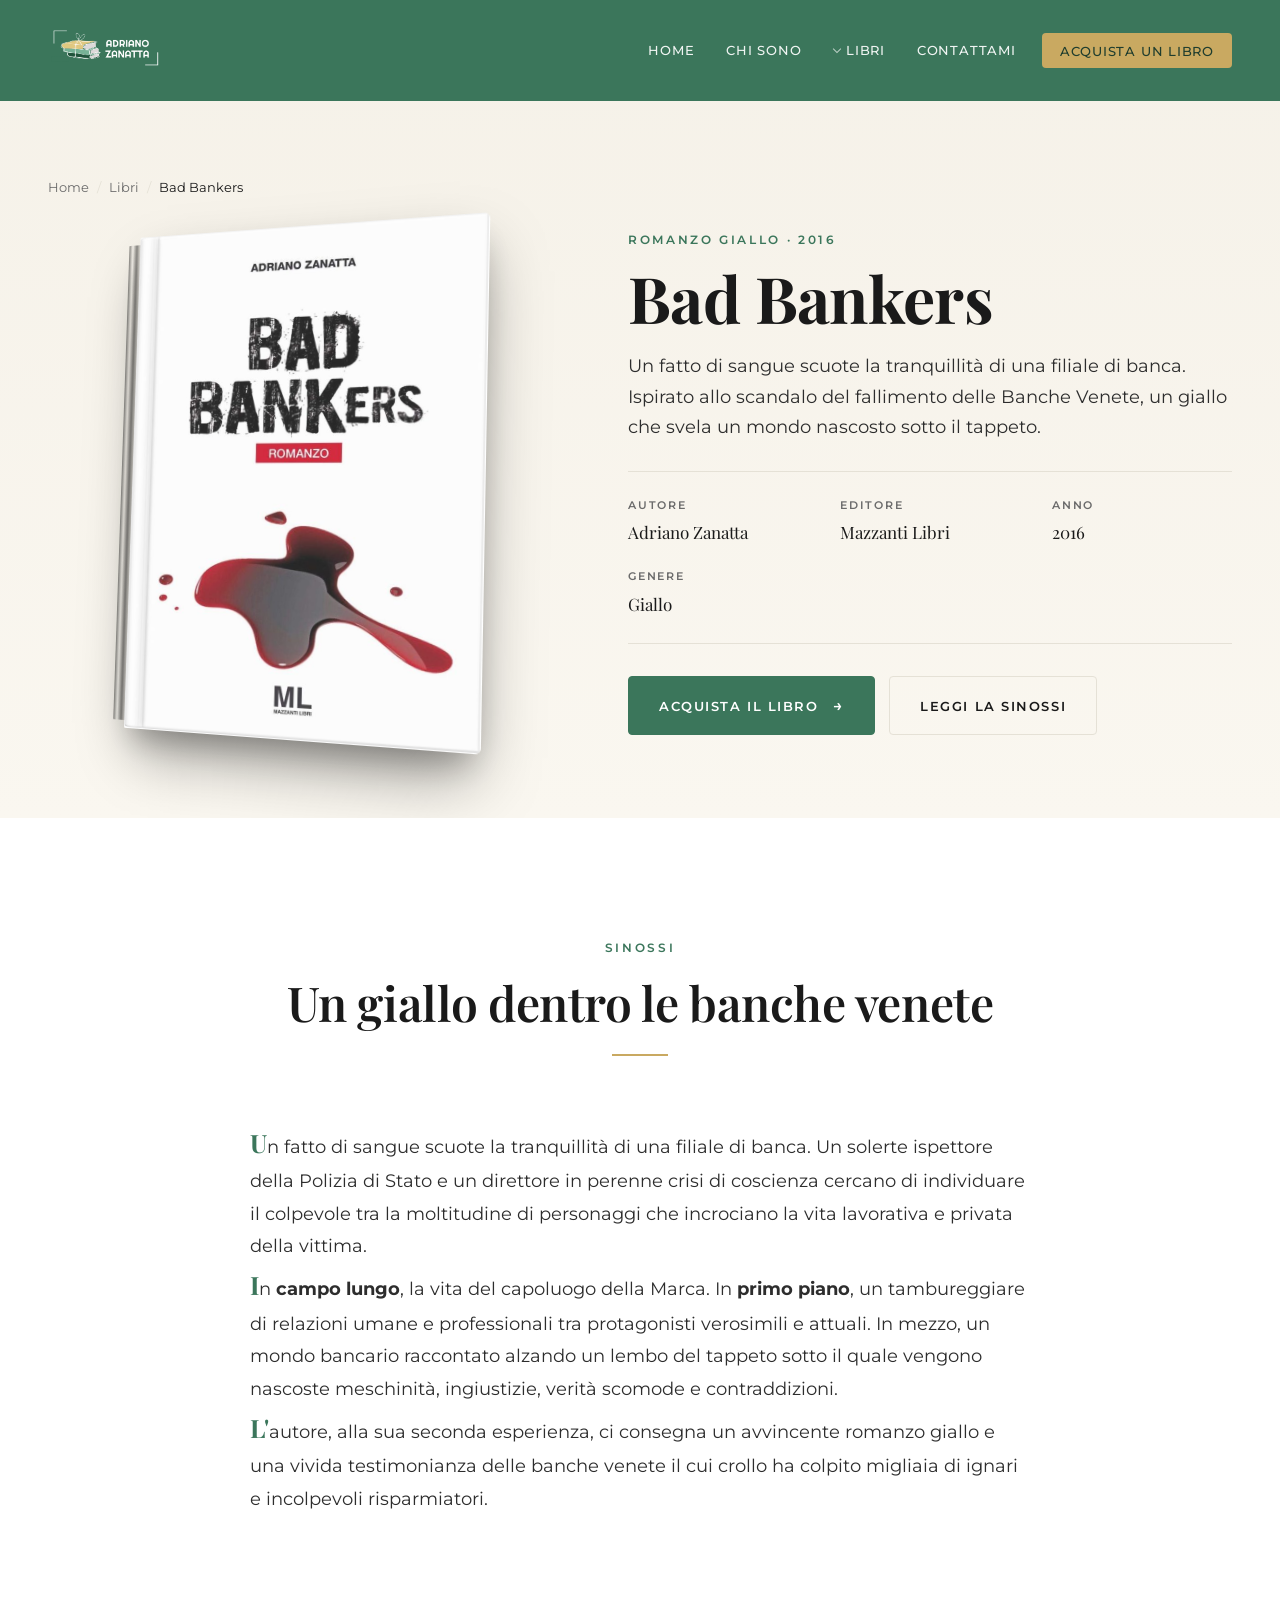
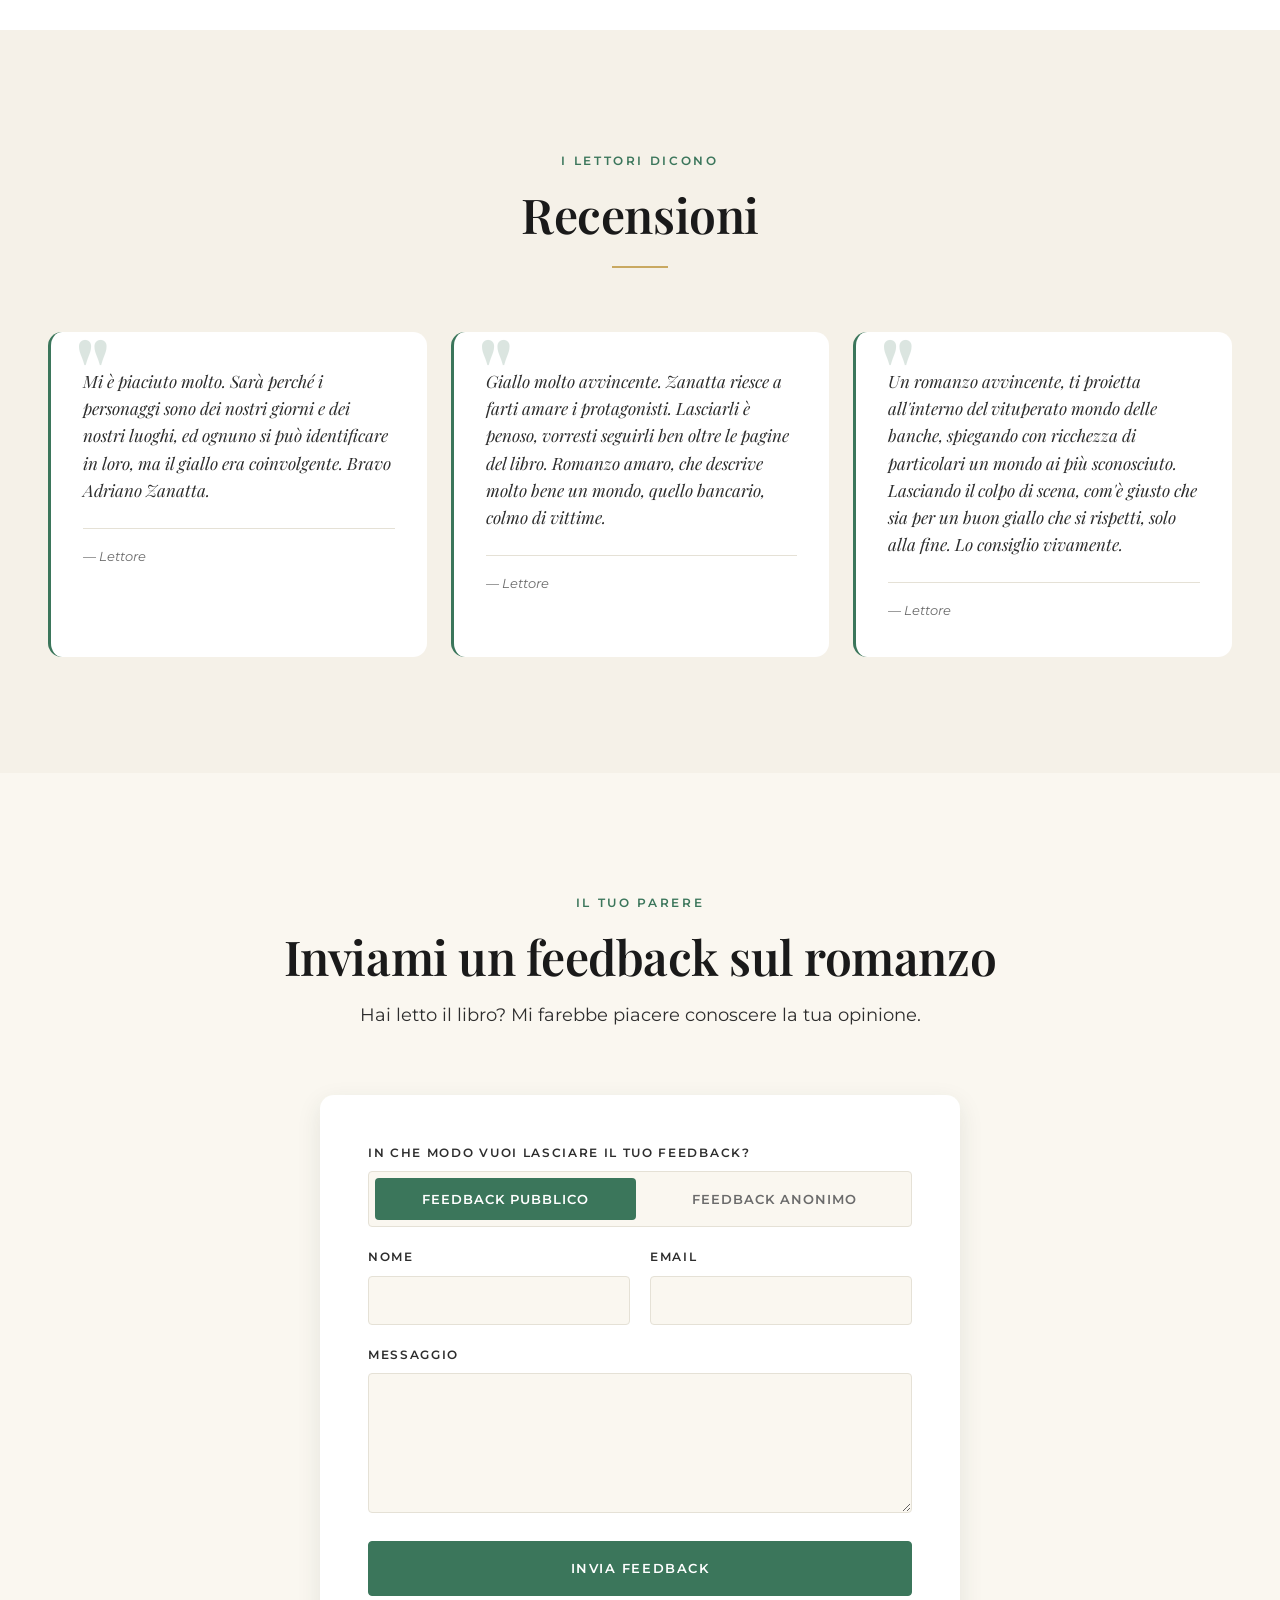
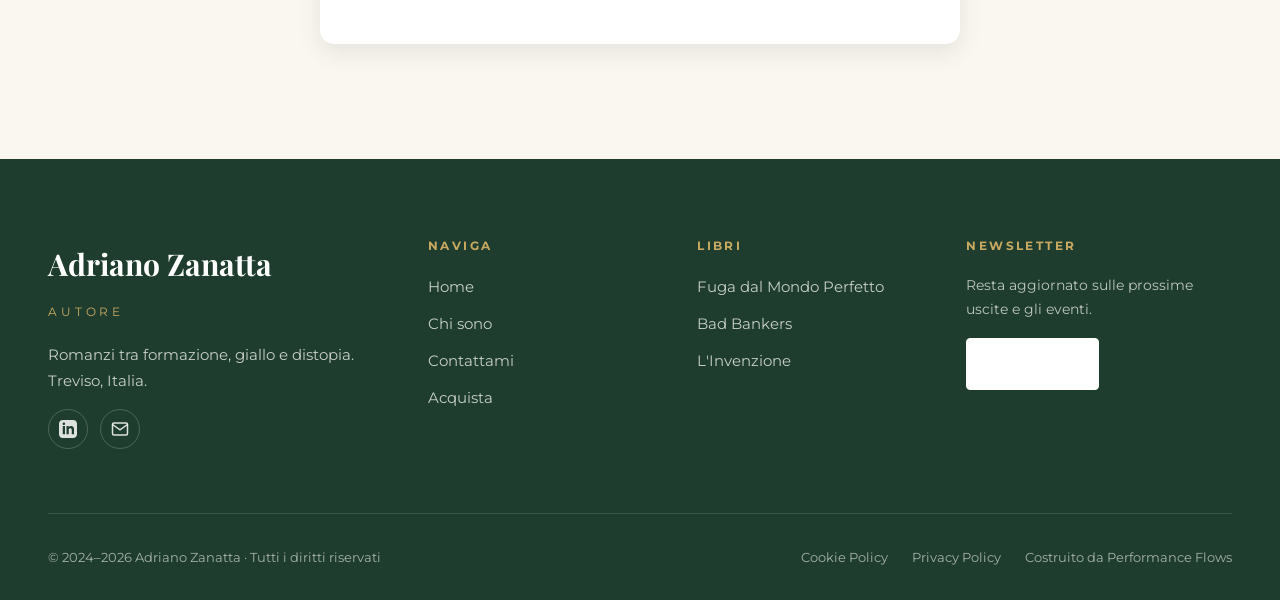
==== bad-bankers.html @ d4880a23 "set-up" ====
<!DOCTYPE html>
<html lang="it">
<head>
<meta charset="UTF-8">
<meta name="viewport" content="width=device-width, initial-scale=1.0">
<title>Bad Bankers — Adriano Zanatta</title>
<meta name="description" content="Bad Bankers, romanzo giallo di Adriano Zanatta ispirato allo scandalo delle Banche Venete. Mazzanti Libri, 2016.">
<meta name="theme-color" content="#3B765B">
<link rel="preconnect" href="https://fonts.googleapis.com">
<link rel="preconnect" href="https://fonts.gstatic.com" crossorigin>
<link href="https://fonts.googleapis.com/css2?family=Montserrat:wght@300;400;500;600;700&family=Playfair+Display:ital,wght@0,400;0,500;0,600;0,700;1,400;1,500;1,600&display=swap" rel="stylesheet">
<link rel="stylesheet" href="assets/css/styles.css">
<link rel="icon" type="image/png" href="assets/images/logo.png">
</head>
<body>

<a href="#main" class="skip-link">Vai al contenuto</a>

<header class="site-header">
  <nav class="nav" aria-label="Principale">
    <a href="index.html" class="brand" aria-label="Adriano Zanatta — Home">
      <img src="assets/images/logo.png" alt="Adriano Zanatta">
    </a>
    <button class="burger" aria-label="Apri menu" aria-expanded="false">
      <span></span><span></span><span></span>
    </button>
    <ul class="nav-links">
      <li><a href="index.html" data-page="index">Home</a></li>
      <li><a href="chi-sono.html" data-page="chi-sono">Chi Sono</a></li>
      <li class="has-dropdown">
        <a href="index.html#libri">Libri</a>
        <ul class="dropdown">
          <li><a href="fuga-dal-mondo-perfetto.html">Fuga dal Mondo Perfetto</a></li>
          <li><a href="bad-bankers.html">Bad Bankers</a></li>
          <li><a href="linvenzione.html">L'Invenzione</a></li>
        </ul>
      </li>
      <li><a href="contatti.html" data-page="contatti">Contattami</a></li>
      <li><a href="shop.html" class="nav-cta" data-page="shop">Acquista un libro</a></li>
    </ul>
  </nav>
</header>

<main id="main">

  <section class="book-detail-hero">
    <div class="container">
      <div class="crumbs">
        <span><a href="index.html">Home</a></span>
        <span><a href="index.html#libri">Libri</a></span>
        <span class="current">Bad Bankers</span>
      </div>

      <div class="book-detail-grid">
        <div class="book-detail-cover fade-up">
          <div class="book-3d">
            <img src="assets/images/badbankers-cover.jpg" alt="Copertina del romanzo Bad Bankers" loading="eager">
          </div>
        </div>

        <div class="book-detail-info fade-up">
          <span class="eyebrow">Romanzo giallo · 2016</span>
          <h1>Bad Bankers</h1>
          <p class="lead">
            Un fatto di sangue scuote la tranquillità di una filiale di banca.
            Ispirato allo scandalo del fallimento delle Banche Venete, un giallo
            che svela un mondo nascosto sotto il tappeto.
          </p>

          <dl class="book-detail-meta">
            <div>
              <dt>Autore</dt>
              <dd>Adriano Zanatta</dd>
            </div>
            <div>
              <dt>Editore</dt>
              <dd>Mazzanti Libri</dd>
            </div>
            <div>
              <dt>Anno</dt>
              <dd>2016</dd>
            </div>
            <div>
              <dt>Genere</dt>
              <dd>Giallo</dd>
            </div>
          </dl>

          <div class="hero-cta-row">
            <a href="shop.html" class="btn btn-primary btn-arrow">Acquista il libro</a>
            <a href="#sinossi" class="btn btn-ghost">Leggi la sinossi</a>
          </div>
        </div>
      </div>
    </div>
  </section>

  <section id="sinossi" class="book-synopsis section">
    <div class="container">
      <div class="section-head fade-up">
        <span class="eyebrow">Sinossi</span>
        <h2>Un giallo dentro le banche venete</h2>
        <div class="divider"></div>
      </div>

      <div class="book-synopsis-body fade-up">
        <p>
          Un fatto di sangue scuote la tranquillità di una filiale di banca.
          Un solerte ispettore della Polizia di Stato e un direttore in perenne
          crisi di coscienza cercano di individuare il colpevole tra la
          moltitudine di personaggi che incrociano la vita lavorativa e privata
          della vittima.
        </p>
        <p>
          In <strong>campo lungo</strong>, la vita del capoluogo della Marca.
          In <strong>primo piano</strong>, un tambureggiare di relazioni umane
          e professionali tra protagonisti verosimili e attuali. In mezzo, un
          mondo bancario raccontato alzando un lembo del tappeto sotto il quale
          vengono nascoste meschinità, ingiustizie, verità scomode e contraddizioni.
        </p>
        <p>
          L'autore, alla sua seconda esperienza, ci consegna un avvincente romanzo
          giallo e una vivida testimonianza delle banche venete il cui crollo ha
          colpito migliaia di ignari e incolpevoli risparmiatori.
        </p>
      </div>
    </div>
  </section>

  <section class="reviews section">
    <div class="container">
      <div class="section-head fade-up">
        <span class="eyebrow">I lettori dicono</span>
        <h2>Recensioni</h2>
        <div class="divider"></div>
      </div>

      <div class="reviews-track">
        <article class="review fade-up">
          <p>Mi è piaciuto molto. Sarà perché i personaggi sono dei nostri giorni e dei nostri luoghi, ed ognuno si può identificare in loro, ma il giallo era coinvolgente. Bravo Adriano Zanatta.</p>
          <div class="review-meta">
            <span class="review-author">— Lettore</span>
          </div>
        </article>

        <article class="review fade-up">
          <p>Giallo molto avvincente. Zanatta riesce a farti amare i protagonisti. Lasciarli è penoso, vorresti seguirli ben oltre le pagine del libro. Romanzo amaro, che descrive molto bene un mondo, quello bancario, colmo di vittime.</p>
          <div class="review-meta">
            <span class="review-author">— Lettore</span>
          </div>
        </article>

        <article class="review fade-up">
          <p>Un romanzo avvincente, ti proietta all'interno del vituperato mondo delle banche, spiegando con ricchezza di particolari un mondo ai più sconosciuto. Lasciando il colpo di scena, com'è giusto che sia per un buon giallo che si rispetti, solo alla fine. Lo consiglio vivamente.</p>
          <div class="review-meta">
            <span class="review-author">— Lettore</span>
          </div>
        </article>
      </div>
    </div>
  </section>

  <section class="section">
    <div class="container">
      <div class="section-head fade-up">
        <span class="eyebrow">Il tuo parere</span>
        <h2>Inviami un feedback sul romanzo</h2>
        <p class="lead">Hai letto il libro? Mi farebbe piacere conoscere la tua opinione.</p>
      </div>

      <form class="form-card fade-up" data-form>
        <div class="form-row">
          <div class="form-field">
            <label>In che modo vuoi lasciare il tuo feedback?</label>
            <div class="form-segmented" data-feedback-mode=".feedback-public-field">
              <input type="radio" name="mode" id="mode-public" value="public" checked>
              <label for="mode-public">Feedback pubblico</label>
              <input type="radio" name="mode" id="mode-anon" value="anon">
              <label for="mode-anon">Feedback anonimo</label>
            </div>
          </div>
          <div class="form-row form-row-2">
            <div class="form-field feedback-public-field">
              <label for="f-name">Nome</label>
              <input type="text" id="f-name" name="name" required>
            </div>
            <div class="form-field feedback-public-field">
              <label for="f-email">Email</label>
              <input type="email" id="f-email" name="email" required>
            </div>
          </div>
          <div class="form-field">
            <label for="f-msg">Messaggio</label>
            <textarea id="f-msg" name="message" required></textarea>
          </div>
          <button type="submit" class="btn btn-primary form-submit" data-label="Invia feedback">Invia feedback</button>
          <div class="form-success">Grazie! Il tuo feedback è stato inviato.</div>
        </div>
      </form>
    </div>
  </section>

</main>

<footer class="site-footer">
  <div class="container">
    <div class="footer-grid">
      <div>
        <span class="footer-brand">Adriano Zanatta</span>
        <span class="footer-brand-sub">Autore</span>
        <p class="footer-tag">Romanzi tra formazione, giallo e distopia. Treviso, Italia.</p>
        <div class="footer-social">
          <a href="https://www.linkedin.com" target="_blank" rel="noopener" class="social-link" aria-label="LinkedIn">
            <svg width="18" height="18" viewBox="0 0 24 24" fill="currentColor"><path d="M19 0h-14c-2.761 0-5 2.239-5 5v14c0 2.761 2.239 5 5 5h14c2.762 0 5-2.239 5-5v-14c0-2.761-2.238-5-5-5zm-11 19h-3v-11h3v11zm-1.5-12.268c-.966 0-1.75-.79-1.75-1.764s.784-1.764 1.75-1.764 1.75.79 1.75 1.764-.783 1.764-1.75 1.764zm13.5 12.268h-3v-5.604c0-3.368-4-3.113-4 0v5.604h-3v-11h3v1.765c1.396-2.586 7-2.777 7 2.476v6.759z"/></svg>
          </a>
          <a href="contatti.html" class="social-link" aria-label="Email">
            <svg width="18" height="18" viewBox="0 0 24 24" fill="none" stroke="currentColor" stroke-width="2"><path d="M4 4h16c1.1 0 2 .9 2 2v12c0 1.1-.9 2-2 2H4c-1.1 0-2-.9-2-2V6c0-1.1.9-2 2-2z"/><polyline points="22,6 12,13 2,6"/></svg>
          </a>
        </div>
      </div>
      <div class="footer-col">
        <h5>Naviga</h5>
        <ul>
          <li><a href="index.html">Home</a></li>
          <li><a href="chi-sono.html">Chi sono</a></li>
          <li><a href="contatti.html">Contattami</a></li>
          <li><a href="shop.html">Acquista</a></li>
        </ul>
      </div>
      <div class="footer-col">
        <h5>Libri</h5>
        <ul>
          <li><a href="fuga-dal-mondo-perfetto.html">Fuga dal Mondo Perfetto</a></li>
          <li><a href="bad-bankers.html">Bad Bankers</a></li>
          <li><a href="linvenzione.html">L'Invenzione</a></li>
        </ul>
      </div>
      <div class="footer-col">
        <h5>Newsletter</h5>
        <p style="font-size: 0.875rem; color: rgba(255,255,255,0.7); margin-bottom: 1rem;">Resta aggiornato sulle prossime uscite e gli eventi.</p>
        <a href="contatti.html" class="btn btn-light" style="font-size: 0.75rem;">Iscriviti</a>
      </div>
    </div>
    <div class="footer-bottom">
      <span>© 2024–<span id="year"></span> Adriano Zanatta · Tutti i diritti riservati</span>
      <div class="footer-legal">
        <a href="#">Cookie Policy</a>
        <a href="#">Privacy Policy</a>
        <span>Costruito da <a href="#">Performance Flows</a></span>
      </div>
    </div>
  </div>
</footer>

<script>document.getElementById('year').textContent = new Date().getFullYear();</script>
<script src="assets/js/main.js"></script>
</body>
</html>
---- assets/css/styles.css ----
/* =========================================================
   Adriano Zanatta — Sito Autore
   Design system: editorial · literary · refined
   ========================================================= */

:root {
  /* Brand */
  --green: #3B765B;
  --green-deep: #1F3D2E;
  --green-light: #6FAA89;
  --green-tint: #E8F0EB;

  /* Neutrals */
  --cream: #F5F1E8;
  --paper: #FAF7F0;
  --white: #FFFFFF;
  --ink: #1A1A1A;
  --ink-soft: #2D2D2D;
  --muted: #6B6B6B;
  --line: #E5E1D6;

  /* Accent */
  --gold: #C9A961;
  --gold-soft: #E5D4A8;

  /* Type */
  --serif: 'Playfair Display', 'Cormorant Garamond', Georgia, serif;
  --sans: 'Montserrat', -apple-system, BlinkMacSystemFont, 'Segoe UI', sans-serif;

  /* Layout */
  --max: 1280px;
  --gutter: clamp(1.25rem, 4vw, 3rem);
  --radius: 4px;
  --radius-lg: 14px;

  /* Motion */
  --ease: cubic-bezier(.22, .61, .36, 1);
  --ease-out: cubic-bezier(.16, 1, .3, 1);
  --t-fast: 200ms;
  --t-mid: 400ms;
  --t-slow: 700ms;

  /* Shadows */
  --shadow-sm: 0 2px 8px rgba(31, 61, 46, 0.06);
  --shadow-md: 0 8px 24px rgba(31, 61, 46, 0.10);
  --shadow-lg: 0 24px 60px rgba(31, 61, 46, 0.16);
  --shadow-book: 0 30px 60px -10px rgba(0, 0, 0, 0.4), 0 18px 30px -10px rgba(0, 0, 0, 0.25);
}

/* =========================================================
   Reset & Base
   ========================================================= */
*, *::before, *::after { box-sizing: border-box; }
* { margin: 0; padding: 0; }

html {
  scroll-behavior: smooth;
  -webkit-text-size-adjust: 100%;
  text-rendering: optimizeLegibility;
}

body {
  font-family: var(--sans);
  font-size: 16px;
  line-height: 1.7;
  color: var(--ink);
  background: var(--paper);
  -webkit-font-smoothing: antialiased;
  -moz-osx-font-smoothing: grayscale;
  overflow-x: hidden;
}

img, picture, video, svg {
  display: block;
  max-width: 100%;
  height: auto;
}

a {
  color: var(--green);
  text-decoration: none;
  transition: color var(--t-fast) var(--ease);
}

a:hover { color: var(--green-deep); }

button { font: inherit; cursor: pointer; border: none; background: none; }

::selection { background: var(--green); color: var(--white); }

/* Skip link */
.skip-link {
  position: absolute;
  left: -9999px;
  top: 0;
  background: var(--ink);
  color: var(--white);
  padding: 0.75rem 1.25rem;
  z-index: 9999;
}
.skip-link:focus { left: 1rem; top: 1rem; }

/* =========================================================
   Typography
   ========================================================= */
h1, h2, h3, h4, h5 {
  font-family: var(--serif);
  font-weight: 600;
  line-height: 1.15;
  letter-spacing: -0.01em;
  color: var(--ink);
}

h1 { font-size: clamp(2.5rem, 6vw, 5rem); font-weight: 700; }
h2 { font-size: clamp(1.875rem, 4vw, 3rem); }
h3 { font-size: clamp(1.375rem, 2.5vw, 1.875rem); }
h4 { font-size: clamp(1.125rem, 1.8vw, 1.375rem); }

p { font-size: 1rem; line-height: 1.75; color: var(--ink-soft); }

.eyebrow {
  font-family: var(--sans);
  font-size: 0.75rem;
  font-weight: 600;
  letter-spacing: 0.22em;
  text-transform: uppercase;
  color: var(--green);
  display: inline-block;
}

.lead {
  font-size: clamp(1.0625rem, 1.4vw, 1.1875rem);
  line-height: 1.7;
  color: var(--ink-soft);
}

.serif { font-family: var(--serif); }
.italic { font-style: italic; }

/* =========================================================
   Layout helpers
   ========================================================= */
.container {
  max-width: var(--max);
  margin: 0 auto;
  padding: 0 var(--gutter);
}

.container-narrow {
  max-width: 780px;
  margin: 0 auto;
  padding: 0 var(--gutter);
}

.section {
  padding: clamp(4rem, 9vw, 7.5rem) 0;
}

.section-tight { padding: clamp(3rem, 6vw, 5rem) 0; }

.section-cream { background: var(--cream); }
.section-green { background: var(--green-deep); color: var(--white); }
.section-green h2, .section-green h3 { color: var(--white); }
.section-green p { color: rgba(255,255,255,0.85); }

/* =========================================================
   Buttons
   ========================================================= */
.btn {
  display: inline-flex;
  align-items: center;
  justify-content: center;
  gap: 0.625rem;
  padding: 0.95rem 1.875rem;
  font-family: var(--sans);
  font-weight: 600;
  font-size: 0.8125rem;
  letter-spacing: 0.12em;
  text-transform: uppercase;
  border-radius: var(--radius);
  border: 1.5px solid transparent;
  cursor: pointer;
  transition: all var(--t-fast) var(--ease);
  white-space: nowrap;
}

.btn-primary {
  background: var(--green);
  color: var(--white);
  border-color: var(--green);
}
.btn-primary:hover {
  background: var(--green-deep);
  border-color: var(--green-deep);
  color: var(--white);
  transform: translateY(-2px);
  box-shadow: var(--shadow-md);
}

.btn-outline {
  background: transparent;
  color: var(--green-deep);
  border-color: var(--green);
}
.btn-outline:hover {
  background: var(--green);
  color: var(--white);
  transform: translateY(-2px);
}

.btn-ghost {
  background: transparent;
  color: var(--ink);
  border-color: var(--line);
}
.btn-ghost:hover {
  border-color: var(--green);
  color: var(--green);
}

.btn-light {
  background: var(--white);
  color: var(--green-deep);
  border-color: var(--white);
}
.btn-light:hover {
  background: var(--cream);
  transform: translateY(-2px);
}

.btn-arrow::after {
  content: '→';
  font-size: 1rem;
  margin-left: 0.25rem;
  transition: transform var(--t-fast) var(--ease);
}
.btn-arrow:hover::after { transform: translateX(4px); }

/* =========================================================
   Header / Navigation
   ========================================================= */
.site-header {
  position: fixed;
  top: 0; left: 0; right: 0;
  z-index: 100;
  padding: 0.875rem var(--gutter);
  background: var(--green);
  border-bottom: 1px solid transparent;
  transition: all var(--t-fast) var(--ease);
}

.site-header.scrolled {
  background: var(--green-deep);
  padding: 0.5rem var(--gutter);
  box-shadow: 0 4px 18px rgba(0,0,0,0.12);
}

.nav {
  max-width: var(--max);
  margin: 0 auto;
  display: flex;
  align-items: center;
  justify-content: space-between;
  gap: 2rem;
}

.brand {
  display: inline-flex;
  align-items: center;
  transition: opacity var(--t-fast) var(--ease), transform var(--t-fast) var(--ease);
}
.brand:hover {
  opacity: 0.8;
  transform: translateY(-1px);
}

.brand img {
  display: block;
  height: 72px;
  width: auto;
  max-width: 360px;
  object-fit: contain;
  transition: height var(--t-fast) var(--ease);
}

.site-header.scrolled .brand img { height: 60px; }

@media (max-width: 768px) {
  .brand img { height: 60px; max-width: 280px; }
  .site-header.scrolled .brand img { height: 52px; }
}

@media (max-width: 480px) {
  .brand img { height: 50px; max-width: 220px; }
  .site-header.scrolled .brand img { height: 44px; }
}

.nav-links {
  display: flex;
  align-items: center;
  gap: 0.25rem;
  list-style: none;
}

.nav-links a {
  font-size: 0.8125rem;
  font-weight: 500;
  letter-spacing: 0.06em;
  text-transform: uppercase;
  color: rgba(255,255,255,0.92);
  padding: 0.5rem 0.875rem;
  position: relative;
}
.nav-links a:hover { color: var(--white); }

.nav-links a:not(.nav-cta)::after {
  content: '';
  position: absolute;
  bottom: 2px;
  left: 0.875rem;
  right: 0.875rem;
  height: 1.5px;
  background: var(--gold);
  transform: scaleX(0);
  transform-origin: left;
  transition: transform var(--t-fast) var(--ease);
}

.nav-links a:not(.nav-cta):hover::after,
.nav-links a.active:not(.nav-cta)::after {
  transform: scaleX(1);
}

.nav-links a.active { color: var(--white); }

.nav-cta {
  background: var(--gold);
  color: var(--green-deep) !important;
  border-radius: var(--radius);
  padding: 0.6rem 1.125rem !important;
  margin-left: 0.5rem;
  font-weight: 600;
}
.nav-cta:hover {
  background: var(--white);
  color: var(--green-deep) !important;
}

/* Dropdown */
.has-dropdown { position: relative; }
.has-dropdown > a::before {
  content: '';
  display: inline-block;
  width: 6px;
  height: 6px;
  border-right: 1.5px solid currentColor;
  border-bottom: 1.5px solid currentColor;
  transform: rotate(45deg);
  margin-right: 0.4rem;
  margin-bottom: 3px;
  opacity: 0.7;
}
.dropdown {
  position: absolute;
  top: calc(100% + 0.5rem);
  left: 0;
  background: var(--white);
  border-radius: var(--radius-lg);
  box-shadow: var(--shadow-lg);
  padding: 0.75rem;
  min-width: 240px;
  list-style: none;
  opacity: 0;
  visibility: hidden;
  transform: translateY(-8px);
  transition: all var(--t-fast) var(--ease);
}
.has-dropdown:hover .dropdown,
.has-dropdown:focus-within .dropdown {
  opacity: 1;
  visibility: visible;
  transform: translateY(0);
}
.dropdown a {
  display: block;
  padding: 0.7rem 1rem;
  border-radius: var(--radius);
  font-size: 0.875rem;
  text-transform: none;
  letter-spacing: 0;
  color: var(--ink);
}
.dropdown a:hover { background: var(--green-tint); color: var(--green-deep); }
.dropdown a::after { display: none; }

/* Mobile burger */
.burger {
  display: none;
  width: 44px;
  height: 44px;
  border-radius: var(--radius);
  position: relative;
  z-index: 110;
}
.burger span {
  display: block;
  position: absolute;
  left: 11px;
  right: 11px;
  height: 2px;
  background: var(--white);
  transition: all var(--t-fast) var(--ease);
}
.burger span:nth-child(1) { top: 15px; }
.burger span:nth-child(2) { top: 21px; }
.burger span:nth-child(3) { top: 27px; }
.burger.is-open span:nth-child(1) { top: 21px; transform: rotate(45deg); }
.burger.is-open span:nth-child(2) { opacity: 0; }
.burger.is-open span:nth-child(3) { top: 21px; transform: rotate(-45deg); }

/* =========================================================
   Hero — Homepage
   ========================================================= */
.hero {
  min-height: 100vh;
  padding: 9rem 0 4rem;
  display: flex;
  align-items: center;
  position: relative;
  background:
    radial-gradient(ellipse at top right, rgba(59,118,91,0.08) 0%, transparent 55%),
    radial-gradient(ellipse at bottom left, rgba(201,169,97,0.06) 0%, transparent 55%),
    var(--paper);
  overflow: hidden;
}

.hero::before {
  content: '';
  position: absolute;
  top: 12%;
  right: -6%;
  width: 480px;
  height: 480px;
  background: var(--green);
  border-radius: 50%;
  filter: blur(120px);
  opacity: 0.10;
  z-index: 0;
}

.hero-grid {
  display: grid;
  grid-template-columns: 1.1fr 0.9fr;
  gap: clamp(2rem, 6vw, 5rem);
  align-items: center;
  position: relative;
  z-index: 1;
}

.hero-text { max-width: 560px; }

.hero h1 {
  font-size: clamp(3rem, 7.5vw, 6rem);
  line-height: 0.98;
  margin: 1rem 0 1.25rem;
  letter-spacing: -0.025em;
}
.hero h1 .accent {
  color: var(--green);
  font-style: italic;
  font-weight: 400;
}

.hero-subtitle {
  font-family: var(--sans);
  font-size: 0.875rem;
  font-weight: 600;
  letter-spacing: 0.32em;
  text-transform: uppercase;
  color: var(--green);
  margin-bottom: 0.5rem;
  display: flex;
  align-items: center;
  gap: 0.875rem;
}
.hero-subtitle::before {
  content: '';
  display: inline-block;
  width: 36px;
  height: 1px;
  background: var(--green);
}

.hero-bio {
  font-size: 1.0625rem;
  line-height: 1.75;
  color: var(--ink-soft);
  margin-bottom: 2.25rem;
}

.hero-cta-row {
  display: flex;
  gap: 0.875rem;
  flex-wrap: wrap;
}

.hero-portrait {
  position: relative;
  display: flex;
  justify-content: center;
  align-items: center;
}
.hero-portrait img {
  width: 100%;
  max-width: 520px;
  height: auto;
  transition: transform var(--t-slow) var(--ease);
}
.hero-portrait:hover img { transform: scale(1.02); }

.hero-badge {
  position: absolute;
  bottom: 0;
  right: 0;
  background: var(--green-deep);
  color: var(--white);
  padding: 1rem 1.25rem;
  border-radius: var(--radius);
  box-shadow: var(--shadow-md);
  font-family: var(--serif);
  font-size: 0.875rem;
  line-height: 1.3;
  max-width: 240px;
  z-index: 2;
}
.hero-badge strong {
  display: block;
  font-size: 1.0625rem;
  margin-bottom: 0.25rem;
  color: var(--gold-soft);
}

.hero-credit {
  position: absolute;
  bottom: 1rem;
  left: 50%;
  transform: translateX(-50%);
  font-size: 0.6875rem;
  letter-spacing: 0.2em;
  text-transform: uppercase;
  color: var(--muted);
  white-space: nowrap;
}

/* =========================================================
   Section header
   ========================================================= */
.section-head {
  text-align: center;
  max-width: 720px;
  margin: 0 auto 4rem;
}

.section-head .eyebrow { margin-bottom: 1rem; }

.section-head h2 {
  margin-bottom: 1rem;
}

.section-head .divider {
  width: 56px;
  height: 2px;
  background: var(--gold);
  margin: 1.5rem auto 0;
}

/* =========================================================
   Featured book (homepage)
   ========================================================= */
.featured-book {
  background:
    linear-gradient(120deg, rgba(31,61,46,0.97) 0%, rgba(59,118,91,0.92) 100%),
    radial-gradient(circle at 20% 50%, rgba(201,169,97,0.18) 0%, transparent 40%);
  color: var(--white);
  position: relative;
  overflow: hidden;
}

.featured-book::before {
  content: '';
  position: absolute;
  inset: 0;
  background-image:
    radial-gradient(circle at 1px 1px, rgba(255,255,255,0.07) 1px, transparent 0);
  background-size: 32px 32px;
  pointer-events: none;
}

.featured-book .container { position: relative; z-index: 1; }

.featured-grid {
  display: grid;
  grid-template-columns: 1fr 1.2fr;
  gap: clamp(2rem, 6vw, 5rem);
  align-items: center;
}

.featured-book .eyebrow { color: var(--gold); }

.featured-book h2 {
  font-size: clamp(2rem, 4.5vw, 3.5rem);
  color: var(--white);
  margin: 0.5rem 0 1.25rem;
  line-height: 1.05;
}

.featured-book .lead { color: rgba(255,255,255,0.88); margin-bottom: 1.5rem; }

.book-meta-row {
  display: flex;
  gap: 2rem;
  flex-wrap: wrap;
  padding: 1.25rem 0;
  margin: 1.5rem 0 2rem;
  border-top: 1px solid rgba(255,255,255,0.18);
  border-bottom: 1px solid rgba(255,255,255,0.18);
}

.book-meta-item {
  display: flex;
  flex-direction: column;
  gap: 0.25rem;
}

.book-meta-label {
  font-size: 0.6875rem;
  font-weight: 600;
  letter-spacing: 0.18em;
  text-transform: uppercase;
  color: rgba(255,255,255,0.6);
}

.book-meta-value {
  font-family: var(--serif);
  font-size: 1.0625rem;
  color: var(--gold-soft);
}

.book-3d-wrap {
  display: flex;
  justify-content: center;
  align-items: center;
  perspective: 1500px;
}

.book-3d {
  position: relative;
  width: clamp(220px, 30vw, 340px);
  aspect-ratio: 754 / 1024;
  transform-style: preserve-3d;
  transform: rotateY(-22deg) rotateX(4deg);
  transition: transform var(--t-slow) var(--ease);
}

.book-3d:hover { transform: rotateY(-12deg) rotateX(2deg); }

.book-3d img {
  width: 100%;
  height: 100%;
  object-fit: cover;
  border-radius: 2px 6px 6px 2px;
  box-shadow: var(--shadow-book);
}

.book-3d::before {
  content: '';
  position: absolute;
  top: 1.5%;
  left: 0;
  bottom: 1.5%;
  width: 14px;
  background: linear-gradient(90deg, rgba(0,0,0,0.45), rgba(255,255,255,0.1) 30%, rgba(0,0,0,0.45) 65%, rgba(255,255,255,0.05));
  border-radius: 1px 0 0 1px;
  transform: translateX(-13px);
}

/* =========================================================
   Books grid
   ========================================================= */
.books-grid {
  display: grid;
  grid-template-columns: repeat(auto-fit, minmax(280px, 1fr));
  gap: clamp(1.5rem, 3vw, 2.5rem);
}

.book-card {
  background: var(--white);
  border-radius: var(--radius-lg);
  overflow: hidden;
  border: 1px solid var(--line);
  display: flex;
  flex-direction: column;
  transition: all var(--t-mid) var(--ease);
  position: relative;
}

.book-card:hover {
  transform: translateY(-6px);
  box-shadow: var(--shadow-lg);
  border-color: transparent;
}

.book-card-cover {
  aspect-ratio: 754 / 700;
  background: var(--green-tint);
  display: grid;
  place-items: center;
  padding: 2.25rem 2rem 0;
  position: relative;
  overflow: hidden;
}

.book-card-cover::before {
  content: '';
  position: absolute;
  inset: 0;
  background: radial-gradient(ellipse at center bottom, rgba(31,61,46,0.12), transparent 65%);
}

.book-card-cover img {
  position: relative;
  max-height: 90%;
  width: auto;
  object-fit: contain;
  box-shadow: var(--shadow-book);
  border-radius: 2px;
  transition: transform var(--t-mid) var(--ease);
}

.book-card:hover .book-card-cover img {
  transform: translateY(-6px) scale(1.02);
}

.book-card-body {
  padding: 1.75rem 1.75rem 2rem;
  flex: 1;
  display: flex;
  flex-direction: column;
}

.book-card-genre {
  font-size: 0.6875rem;
  font-weight: 600;
  letter-spacing: 0.2em;
  text-transform: uppercase;
  color: var(--green);
  margin-bottom: 0.5rem;
}

.book-card h3 {
  margin-bottom: 0.75rem;
  font-size: 1.5rem;
}

.book-card p {
  font-size: 0.9375rem;
  line-height: 1.65;
  color: var(--muted);
  margin-bottom: 1.5rem;
  flex: 1;
}

.book-card-footer {
  display: flex;
  align-items: center;
  justify-content: space-between;
  gap: 1rem;
  padding-top: 1rem;
  border-top: 1px solid var(--line);
}

.book-card-year {
  font-family: var(--serif);
  font-size: 1.125rem;
  color: var(--ink);
}

.book-card-link {
  font-size: 0.8125rem;
  font-weight: 600;
  letter-spacing: 0.08em;
  text-transform: uppercase;
  color: var(--green);
  display: inline-flex;
  align-items: center;
  gap: 0.4rem;
  transition: gap var(--t-fast) var(--ease);
}
.book-card-link:hover { gap: 0.7rem; }

/* =========================================================
   Reviews / Testimonials
   ========================================================= */
.reviews {
  background: var(--cream);
  position: relative;
}

.reviews-track {
  display: grid;
  grid-template-columns: repeat(auto-fit, minmax(320px, 1fr));
  gap: 1.5rem;
}

.review {
  background: var(--white);
  padding: 2.25rem 2rem;
  border-radius: var(--radius-lg);
  position: relative;
  border-left: 3px solid var(--green);
  transition: transform var(--t-mid) var(--ease), box-shadow var(--t-mid) var(--ease);
}

.review:hover {
  transform: translateY(-4px);
  box-shadow: var(--shadow-md);
}

.review::before {
  content: '"';
  position: absolute;
  top: -10px;
  left: 1.5rem;
  font-family: var(--serif);
  font-size: 6rem;
  line-height: 1;
  color: var(--green);
  opacity: 0.18;
  font-weight: 700;
}

.review p {
  font-family: var(--serif);
  font-style: italic;
  font-size: 1.0625rem;
  line-height: 1.6;
  color: var(--ink-soft);
  margin-bottom: 1.5rem;
  position: relative;
}

.review-meta {
  display: flex;
  align-items: center;
  justify-content: space-between;
  padding-top: 1rem;
  border-top: 1px solid var(--line);
  font-size: 0.8125rem;
}

.review-book {
  font-weight: 600;
  color: var(--green);
  text-transform: uppercase;
  letter-spacing: 0.1em;
  font-size: 0.6875rem;
}

.review-author {
  color: var(--muted);
  font-style: italic;
}

/* =========================================================
   Press / Media
   ========================================================= */
.press-row {
  display: flex;
  gap: 2rem;
  flex-wrap: wrap;
  justify-content: center;
  align-items: center;
}

.press-item {
  padding: 1.25rem 2rem;
  background: var(--white);
  border-radius: var(--radius);
  border: 1px solid var(--line);
  font-family: var(--serif);
  font-size: 1rem;
  color: var(--ink-soft);
  text-align: center;
}

.press-item strong {
  display: block;
  color: var(--green);
  font-size: 0.6875rem;
  font-weight: 600;
  letter-spacing: 0.2em;
  text-transform: uppercase;
  font-family: var(--sans);
  margin-bottom: 0.25rem;
}

/* =========================================================
   CTA Banner
   ========================================================= */
.cta-banner {
  background: var(--green);
  color: var(--white);
  text-align: center;
  padding: clamp(3rem, 6vw, 5rem) var(--gutter);
  border-radius: var(--radius-lg);
  position: relative;
  overflow: hidden;
  margin: 0 var(--gutter);
}

.cta-banner::before, .cta-banner::after {
  content: '';
  position: absolute;
  border-radius: 50%;
  background: rgba(255,255,255,0.06);
}
.cta-banner::before { width: 320px; height: 320px; top: -120px; left: -80px; }
.cta-banner::after { width: 240px; height: 240px; bottom: -100px; right: -60px; }

.cta-banner > * { position: relative; z-index: 1; }

.cta-banner h2 { color: var(--white); margin-bottom: 0.75rem; }
.cta-banner p { color: rgba(255,255,255,0.9); max-width: 540px; margin: 0 auto 2rem; }

/* =========================================================
   Page hero (interior pages)
   ========================================================= */
.page-hero {
  padding: 11rem 0 4rem;
  background: var(--cream);
  position: relative;
  overflow: hidden;
}

.page-hero::after {
  content: '';
  position: absolute;
  bottom: -60px;
  right: -60px;
  width: 240px;
  height: 240px;
  background: var(--green);
  border-radius: 50%;
  filter: blur(80px);
  opacity: 0.08;
}

.page-hero .container { position: relative; z-index: 1; }

.page-hero .eyebrow { margin-bottom: 1rem; }
.page-hero h1 {
  font-size: clamp(2.5rem, 6vw, 4.5rem);
  margin-bottom: 1rem;
  line-height: 1.05;
}
.page-hero .lead { max-width: 640px; }

/* Breadcrumb */
.crumbs {
  display: flex;
  gap: 0.5rem;
  font-size: 0.8125rem;
  color: var(--muted);
  margin-bottom: 1.5rem;
  flex-wrap: wrap;
}
.crumbs a { color: var(--muted); }
.crumbs a:hover { color: var(--green); }
.crumbs span:not(:last-child)::after {
  content: '/';
  margin-left: 0.5rem;
  color: var(--line);
}
.crumbs .current { color: var(--ink); }

/* =========================================================
   About page
   ========================================================= */
.about-grid {
  display: grid;
  grid-template-columns: 0.85fr 1.15fr;
  gap: clamp(2rem, 5vw, 4.5rem);
  align-items: start;
}

.about-photo {
  position: sticky;
  top: 6rem;
  display: flex;
  justify-content: center;
}

.about-photo img {
  width: 100%;
  max-width: 420px;
  height: auto;
}

.about-photo-credit {
  margin-top: 0.875rem;
  font-size: 0.75rem;
  letter-spacing: 0.16em;
  text-transform: uppercase;
  color: var(--muted);
  text-align: center;
}

.prose h2 { margin: 3rem 0 1.25rem; font-size: 1.875rem; }
.prose h2:first-child { margin-top: 0; }
.prose h3 { margin: 2rem 0 1rem; font-size: 1.375rem; color: var(--green-deep); }
.prose p { margin-bottom: 1.25rem; font-size: 1.0625rem; line-height: 1.85; }
.prose p:first-of-type::first-letter {
  font-family: var(--serif);
  font-size: 4em;
  font-weight: 700;
  float: left;
  line-height: 0.9;
  margin: 0.05em 0.1em 0 0;
  color: var(--green);
}
.prose blockquote {
  font-family: var(--serif);
  font-style: italic;
  font-size: 1.5rem;
  line-height: 1.5;
  color: var(--green-deep);
  border-left: 3px solid var(--gold);
  padding: 0.5rem 0 0.5rem 1.5rem;
  margin: 2rem 0;
}

/* =========================================================
   Book detail page
   ========================================================= */
.book-detail-hero {
  padding: 11rem 0 5rem;
  background:
    linear-gradient(180deg, var(--cream) 0%, var(--paper) 100%);
  position: relative;
  overflow: hidden;
}

.book-detail-grid {
  display: grid;
  grid-template-columns: 1fr 1.2fr;
  gap: clamp(2rem, 6vw, 5rem);
  align-items: center;
}

.book-detail-cover {
  display: flex;
  justify-content: center;
  align-items: center;
  perspective: 1400px;
}

.book-detail-cover .book-3d {
  width: clamp(220px, 35vw, 380px);
}

.book-detail-info .eyebrow { margin-bottom: 0.875rem; }

.book-detail-info h1 {
  font-size: clamp(2.25rem, 5vw, 4rem);
  line-height: 1.05;
  margin-bottom: 1.25rem;
}

.book-detail-meta {
  display: grid;
  grid-template-columns: repeat(auto-fit, minmax(140px, 1fr));
  gap: 1.25rem 2rem;
  padding: 1.5rem 0;
  margin: 1.75rem 0 2rem;
  border-top: 1px solid var(--line);
  border-bottom: 1px solid var(--line);
}

.book-detail-meta dt {
  font-size: 0.6875rem;
  font-weight: 600;
  letter-spacing: 0.16em;
  text-transform: uppercase;
  color: var(--muted);
  margin-bottom: 0.25rem;
}

.book-detail-meta dd {
  font-family: var(--serif);
  font-size: 1.0625rem;
  color: var(--ink);
}

.book-synopsis {
  background: var(--white);
}

.book-synopsis-body {
  max-width: 780px;
  margin: 0 auto;
}

.book-synopsis-body p {
  font-size: 1.125rem;
  line-height: 1.8;
}

.book-synopsis-body p::first-letter {
  font-family: var(--serif);
  font-weight: 700;
  font-size: 1.4em;
  color: var(--green);
}

.book-prize {
  display: inline-flex;
  align-items: center;
  gap: 0.625rem;
  background: linear-gradient(135deg, rgba(201,169,97,0.18), rgba(201,169,97,0.05));
  color: var(--green-deep);
  padding: 0.625rem 1rem;
  border-radius: 999px;
  border: 1px solid var(--gold-soft);
  font-size: 0.8125rem;
  font-weight: 600;
  letter-spacing: 0.06em;
  margin-bottom: 1.25rem;
}
.book-prize::before {
  content: '★';
  color: var(--gold);
  font-size: 1rem;
}

/* =========================================================
   Forms
   ========================================================= */
.form-card {
  background: var(--white);
  border-radius: var(--radius-lg);
  padding: clamp(1.75rem, 4vw, 3rem);
  box-shadow: var(--shadow-md);
  max-width: 640px;
  margin: 0 auto;
}

.form-row {
  display: grid;
  gap: 1.25rem;
}

.form-row-2 {
  grid-template-columns: 1fr 1fr;
}

@media (max-width: 600px) {
  .form-row-2 { grid-template-columns: 1fr; }
}

.form-field { display: flex; flex-direction: column; gap: 0.5rem; }

.form-field label {
  font-size: 0.75rem;
  font-weight: 600;
  letter-spacing: 0.14em;
  text-transform: uppercase;
  color: var(--ink-soft);
}

.form-field input,
.form-field textarea,
.form-field select {
  font-family: var(--sans);
  font-size: 1rem;
  padding: 0.875rem 1rem;
  border: 1.5px solid var(--line);
  border-radius: var(--radius);
  background: var(--paper);
  color: var(--ink);
  transition: all var(--t-fast) var(--ease);
}

.form-field input:focus,
.form-field textarea:focus,
.form-field select:focus {
  outline: none;
  border-color: var(--green);
  background: var(--white);
  box-shadow: 0 0 0 4px rgba(59,118,91,0.12);
}

.form-field textarea {
  min-height: 140px;
  resize: vertical;
}

.form-segmented {
  display: flex;
  gap: 0.5rem;
  background: var(--paper);
  padding: 0.375rem;
  border-radius: var(--radius);
  border: 1.5px solid var(--line);
}

.form-segmented input { display: none; }

.form-segmented label {
  flex: 1;
  text-align: center;
  padding: 0.625rem 0.75rem;
  border-radius: 4px;
  font-size: 0.8125rem;
  font-weight: 600;
  letter-spacing: 0.08em;
  text-transform: uppercase;
  cursor: pointer;
  color: var(--muted);
  transition: all var(--t-fast) var(--ease);
}

.form-segmented input:checked + label {
  background: var(--green);
  color: var(--white);
}

.form-submit { margin-top: 0.5rem; }

.form-success {
  display: none;
  background: var(--green-tint);
  border: 1px solid var(--green-light);
  color: var(--green-deep);
  padding: 1rem 1.25rem;
  border-radius: var(--radius);
  margin-top: 1rem;
  font-size: 0.9375rem;
}
.form-success.show { display: block; }

/* =========================================================
   Contact info cards
   ========================================================= */
.contact-grid {
  display: grid;
  grid-template-columns: 1.2fr 1fr;
  gap: clamp(2rem, 5vw, 4rem);
  align-items: start;
}

.contact-info { display: flex; flex-direction: column; gap: 1.25rem; }

.contact-card {
  background: var(--white);
  border: 1px solid var(--line);
  border-radius: var(--radius-lg);
  padding: 1.75rem;
  display: flex;
  gap: 1.25rem;
  align-items: flex-start;
  transition: all var(--t-mid) var(--ease);
}
.contact-card:hover {
  border-color: var(--green);
  box-shadow: var(--shadow-sm);
  transform: translateY(-2px);
}

.contact-icon {
  width: 48px;
  height: 48px;
  background: var(--green-tint);
  color: var(--green);
  border-radius: 50%;
  display: grid;
  place-items: center;
  flex-shrink: 0;
  font-size: 1.25rem;
}

.contact-card h4 { margin-bottom: 0.25rem; font-family: var(--sans); font-size: 1rem; font-weight: 700; }
.contact-card p { font-size: 0.9375rem; color: var(--muted); }
.contact-card a { font-weight: 500; }

/* =========================================================
   Shop / Retailers
   ========================================================= */
.retailers-grid {
  display: grid;
  grid-template-columns: repeat(auto-fit, minmax(200px, 1fr));
  gap: 1rem;
  max-width: 980px;
  margin: 0 auto;
}

.retailer {
  background: var(--white);
  border: 1px solid var(--line);
  border-radius: var(--radius-lg);
  padding: 1.5rem 1.25rem;
  text-align: center;
  transition: all var(--t-fast) var(--ease);
  display: flex;
  flex-direction: column;
  align-items: center;
  gap: 0.5rem;
  position: relative;
}

.retailer:hover {
  border-color: var(--green);
  transform: translateY(-3px);
  box-shadow: var(--shadow-md);
}

.retailer-name {
  font-family: var(--serif);
  font-size: 1.125rem;
  color: var(--ink);
  font-weight: 600;
}

.retailer-tag {
  font-size: 0.6875rem;
  letter-spacing: 0.16em;
  text-transform: uppercase;
  color: var(--muted);
}

.retailer:hover .retailer-name { color: var(--green); }

.retailer::after {
  content: '↗';
  position: absolute;
  top: 0.75rem;
  right: 0.875rem;
  color: var(--muted);
  font-size: 1rem;
  transition: all var(--t-fast) var(--ease);
}
.retailer:hover::after {
  color: var(--green);
  transform: translate(2px, -2px);
}

.book-shop-tabs {
  display: flex;
  gap: 0.5rem;
  justify-content: center;
  margin-bottom: 2.5rem;
  flex-wrap: wrap;
}

.book-shop-tab {
  padding: 0.625rem 1.25rem;
  border-radius: 999px;
  font-size: 0.8125rem;
  font-weight: 600;
  letter-spacing: 0.08em;
  text-transform: uppercase;
  background: var(--white);
  color: var(--muted);
  border: 1.5px solid var(--line);
  cursor: pointer;
  transition: all var(--t-fast) var(--ease);
}

.book-shop-tab:hover { color: var(--green); border-color: var(--green); }

.book-shop-tab.active {
  background: var(--green);
  color: var(--white);
  border-color: var(--green);
}

/* =========================================================
   Footer
   ========================================================= */
.site-footer {
  background: var(--green-deep);
  color: rgba(255,255,255,0.85);
  padding: 5rem 0 2rem;
}

.footer-grid {
  display: grid;
  grid-template-columns: 1.5fr 1fr 1fr 1.2fr;
  gap: 3rem;
  margin-bottom: 4rem;
}

.footer-brand {
  font-family: var(--serif);
  font-size: 1.875rem;
  font-weight: 700;
  color: var(--white);
  margin-bottom: 0.75rem;
  display: block;
}

.footer-brand-sub {
  font-size: 0.75rem;
  letter-spacing: 0.32em;
  text-transform: uppercase;
  color: var(--gold);
  margin-bottom: 1.25rem;
  display: block;
}

.footer-tag {
  font-size: 0.9375rem;
  line-height: 1.7;
  color: rgba(255,255,255,0.75);
  max-width: 320px;
}

.footer-col h5 {
  font-family: var(--sans);
  font-size: 0.75rem;
  font-weight: 700;
  letter-spacing: 0.2em;
  text-transform: uppercase;
  color: var(--gold);
  margin-bottom: 1.25rem;
}

.footer-col ul { list-style: none; }
.footer-col li { margin-bottom: 0.625rem; }
.footer-col a { color: rgba(255,255,255,0.75); font-size: 0.9375rem; }
.footer-col a:hover { color: var(--white); }

.footer-social {
  display: flex;
  gap: 0.75rem;
  margin-top: 1rem;
}

.social-link {
  width: 40px;
  height: 40px;
  border-radius: 50%;
  border: 1px solid rgba(255,255,255,0.2);
  display: grid;
  place-items: center;
  color: rgba(255,255,255,0.85);
  transition: all var(--t-fast) var(--ease);
}

.social-link:hover {
  background: var(--gold);
  border-color: var(--gold);
  color: var(--green-deep);
  transform: translateY(-2px);
}

.footer-bottom {
  padding-top: 2rem;
  border-top: 1px solid rgba(255,255,255,0.12);
  display: flex;
  justify-content: space-between;
  align-items: center;
  flex-wrap: wrap;
  gap: 1rem;
  font-size: 0.8125rem;
  color: rgba(255,255,255,0.6);
}

.footer-bottom a { color: rgba(255,255,255,0.6); }
.footer-bottom a:hover { color: var(--white); }

.footer-legal { display: flex; gap: 1.5rem; flex-wrap: wrap; }

/* =========================================================
   Animations
   ========================================================= */
.fade-up {
  opacity: 0;
  transform: translateY(24px);
  transition: opacity 700ms var(--ease-out), transform 700ms var(--ease-out);
}
.fade-up.in {
  opacity: 1;
  transform: translateY(0);
}

.fade-in {
  opacity: 0;
  transition: opacity 800ms var(--ease-out);
}
.fade-in.in { opacity: 1; }

@media (prefers-reduced-motion: reduce) {
  *, *::before, *::after {
    animation-duration: 0.01ms !important;
    transition-duration: 0.01ms !important;
  }
  .fade-up, .fade-in { opacity: 1; transform: none; }
  html { scroll-behavior: auto; }
}

/* =========================================================
   Responsive
   ========================================================= */
@media (max-width: 1024px) {
  .hero-grid,
  .featured-grid,
  .book-detail-grid,
  .about-grid,
  .contact-grid {
    grid-template-columns: 1fr;
    gap: 3rem;
  }

  .footer-grid {
    grid-template-columns: 1fr 1fr;
    gap: 2.5rem;
  }

  .about-photo {
    position: relative;
    top: 0;
    max-width: 380px;
    margin: 0 auto;
  }

  .hero-portrait { max-width: 460px; margin: 0 auto; }

  .book-3d { transform: rotateY(0) rotateX(0); }
  .book-3d::before { display: none; }
}

@media (max-width: 768px) {
  .nav-links {
    position: fixed;
    inset: 0;
    background: var(--green);
    flex-direction: column;
    align-items: stretch;
    justify-content: flex-start;
    padding: 6rem 2rem 2rem;
    gap: 0;
    transform: translateX(100%);
    transition: transform var(--t-mid) var(--ease);
    overflow-y: auto;
  }
  .nav-links.is-open { transform: translateX(0); }

  .nav-links a {
    font-size: 1rem;
    padding: 1rem 0;
    border-bottom: 1px solid rgba(255,255,255,0.18);
    width: 100%;
    letter-spacing: 0.08em;
    color: var(--white);
  }
  .nav-links a::after { display: none; }
  .nav-cta { margin: 1rem 0 0; text-align: center; border-bottom: none !important; }

  .has-dropdown > a::before { display: none; }
  .dropdown {
    position: static;
    opacity: 1;
    visibility: visible;
    transform: none;
    box-shadow: none;
    padding: 0 0 0 1rem;
    background: transparent;
  }
  .dropdown a {
    border-bottom: 1px solid rgba(255,255,255,0.12);
    border-radius: 0;
    padding: 0.75rem 0;
    font-size: 0.9375rem;
    color: rgba(255,255,255,0.85);
  }
  .dropdown a:hover {
    background: transparent;
    color: var(--gold-soft);
  }

  .burger { display: block; }

  .hero { padding-top: 7rem; min-height: auto; }
  .hero-badge {
    position: static;
    margin-top: 1.5rem;
    max-width: none;
    display: inline-block;
  }

  .footer-grid {
    grid-template-columns: 1fr;
    gap: 2rem;
    text-align: left;
  }

  .footer-bottom { flex-direction: column; text-align: center; }

  .page-hero { padding: 8rem 0 3rem; }

  .reviews-track { grid-template-columns: 1fr; }

  body.nav-open { overflow: hidden; }
}

@media (max-width: 480px) {
  .hero-cta-row { flex-direction: column; align-items: stretch; }
  .hero-cta-row .btn { justify-content: center; }
  .book-meta-row { gap: 1rem 1.5rem; }
}
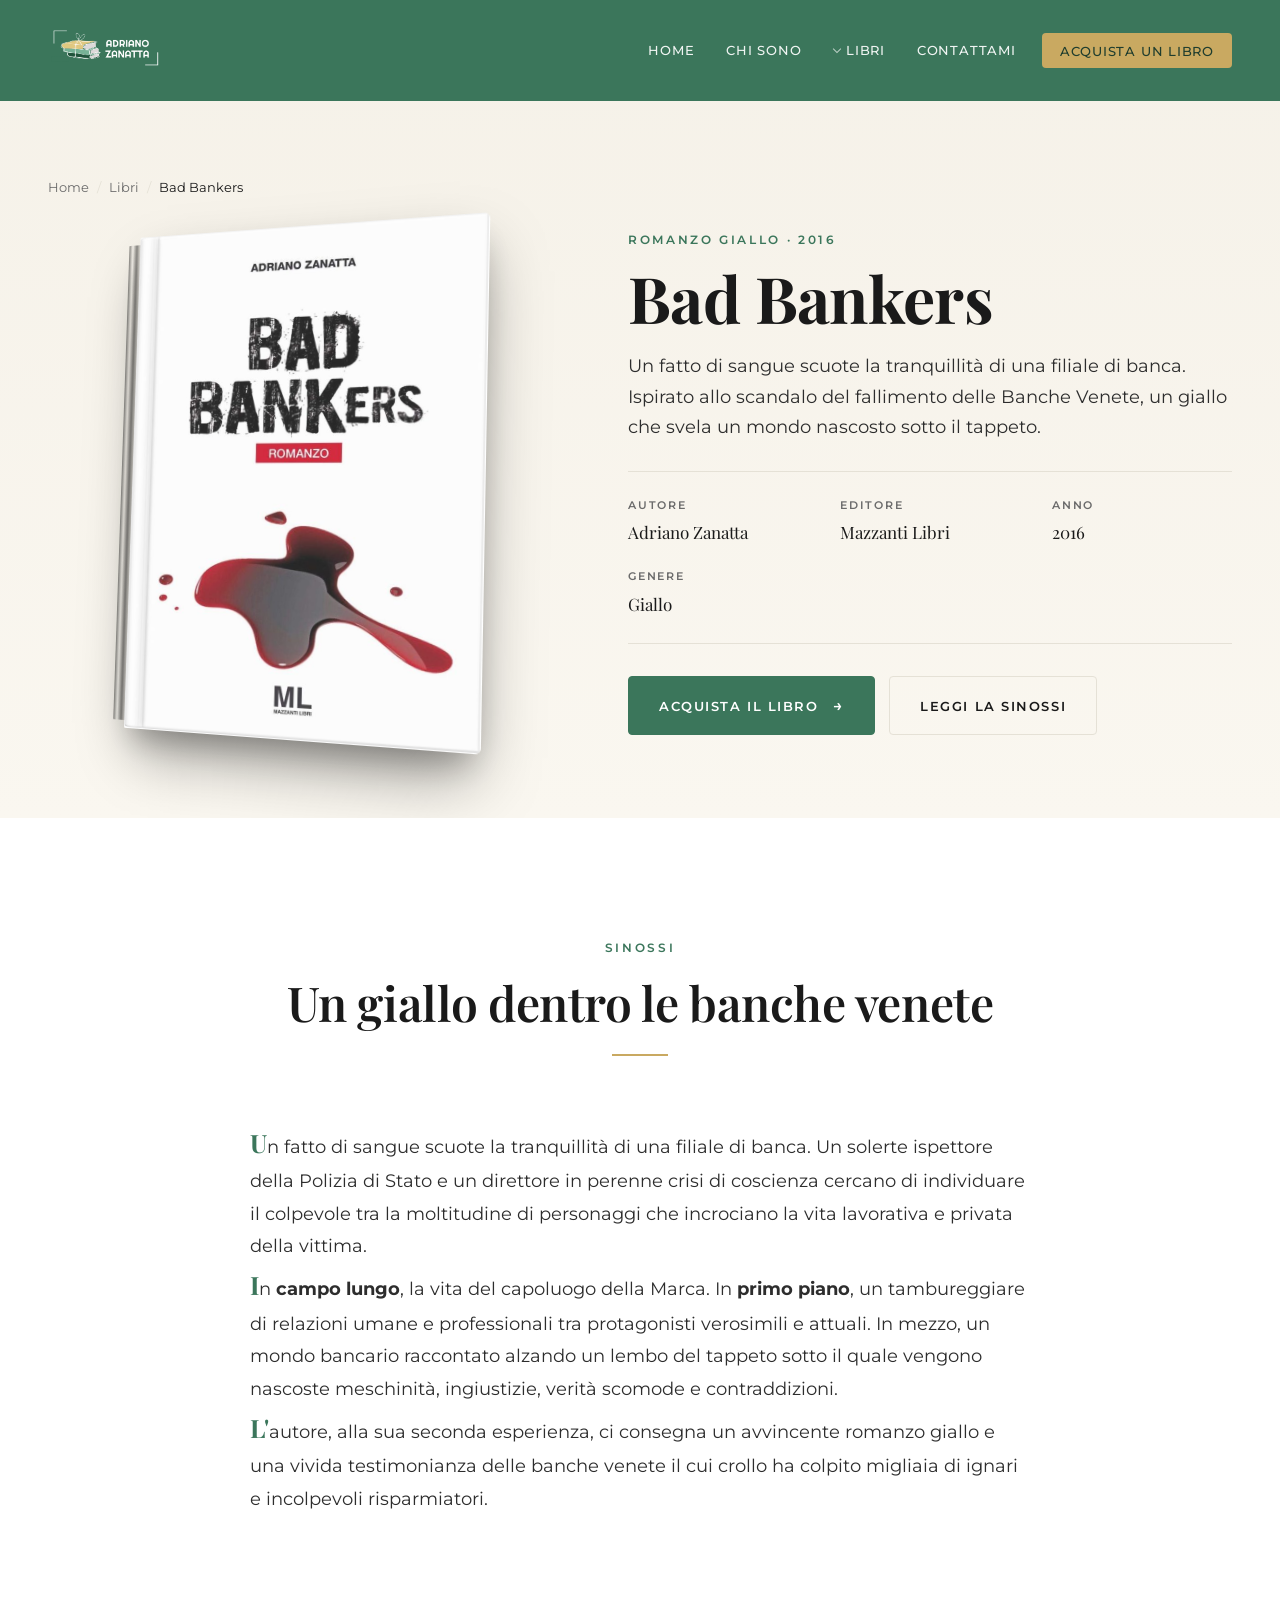
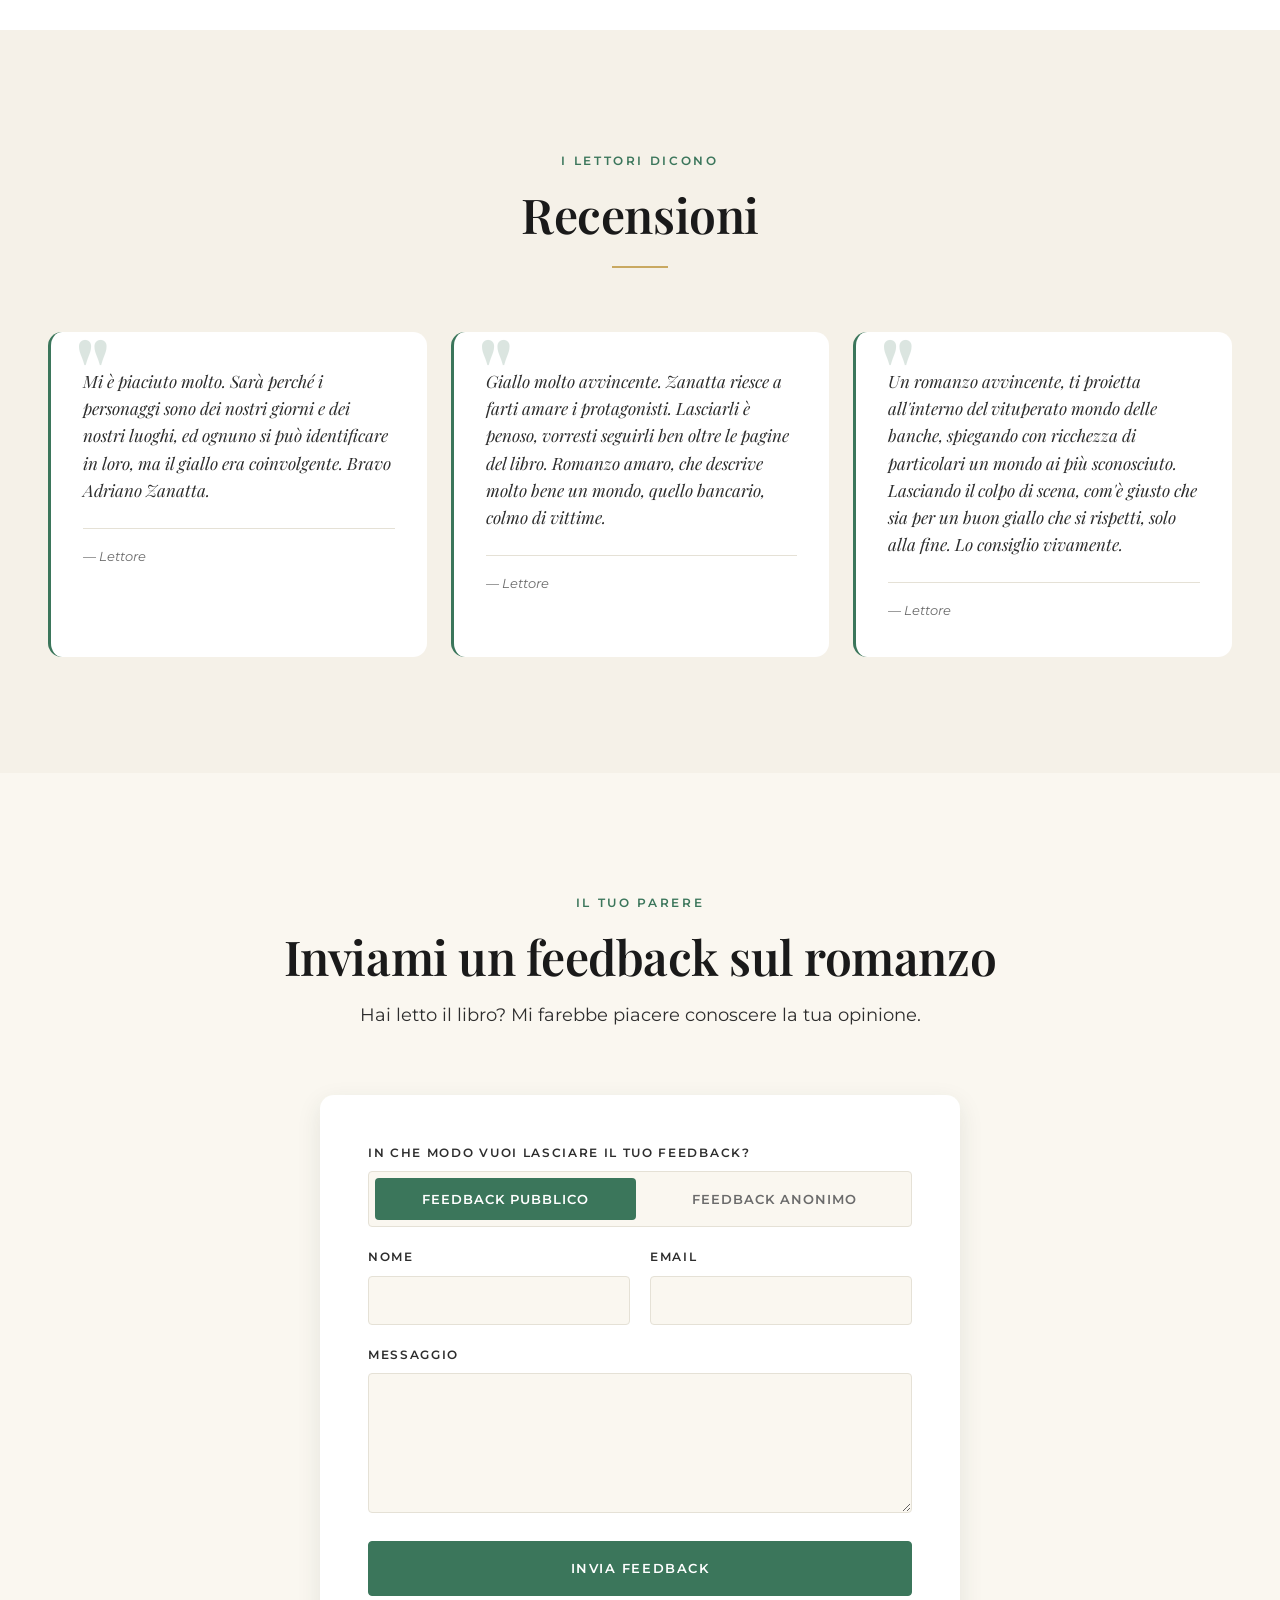
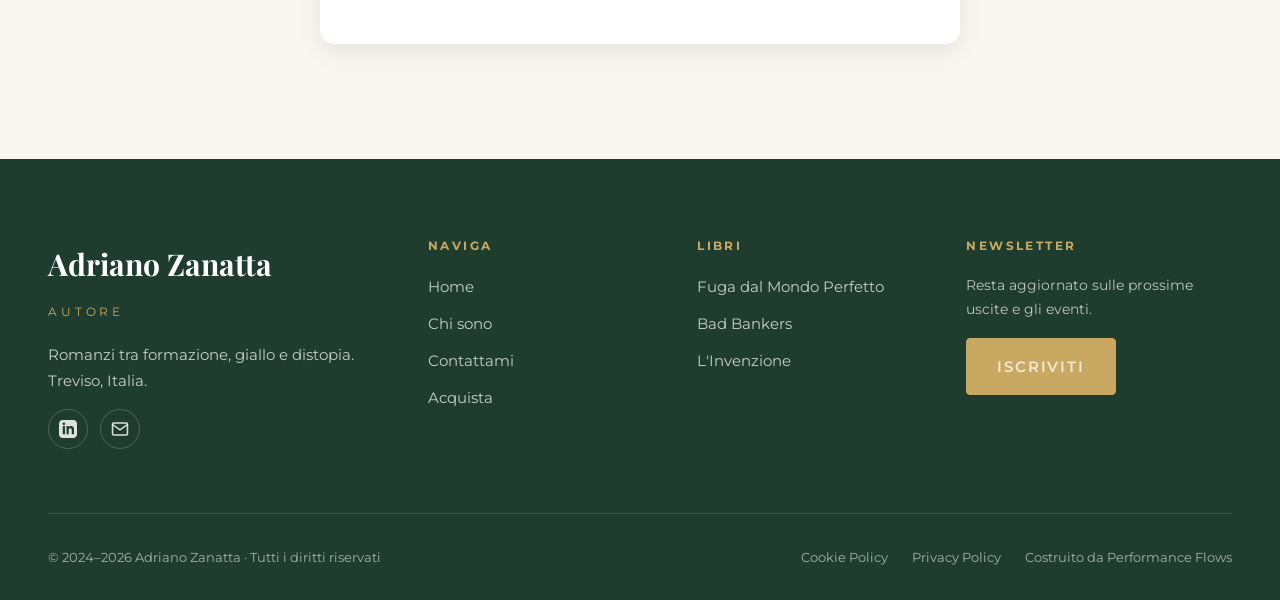
==== commit eee912c4: "update homepage" ====
--- a/bad-bankers.html
+++ b/bad-bankers.html
@@ -238,7 +238,7 @@
       <div class="footer-col">
         <h5>Newsletter</h5>
         <p style="font-size: 0.875rem; color: rgba(255,255,255,0.7); margin-bottom: 1rem;">Resta aggiornato sulle prossime uscite e gli eventi.</p>
-        <a href="contatti.html" class="btn btn-light" style="font-size: 0.75rem;">Iscriviti</a>
+        <a href="contatti.html" class="btn btn-gold">Iscriviti</a>
       </div>
     </div>
     <div class="footer-bottom">
--- a/assets/css/styles.css
+++ b/assets/css/styles.css
@@ -57,6 +57,7 @@
   scroll-behavior: smooth;
   -webkit-text-size-adjust: 100%;
   text-rendering: optimizeLegibility;
+  overflow-x: hidden;
 }
 
 body {
@@ -68,6 +69,22 @@
   -webkit-font-smoothing: antialiased;
   -moz-osx-font-smoothing: grayscale;
   overflow-x: hidden;
+  -webkit-tap-highlight-color: rgba(59,118,91,0.18);
+  word-wrap: break-word;
+  overflow-wrap: break-word;
+}
+
+/* Long words / URLs / italian compound words: break instead of overflowing */
+p, li, dd, label {
+  overflow-wrap: break-word;
+  word-wrap: break-word;
+  hyphens: auto;
+}
+
+h1, h2, h3, h4, h5, a, span, dt {
+  overflow-wrap: break-word;
+  word-wrap: break-word;
+  hyphens: manual;
 }
 
 img, picture, video, svg {
@@ -226,6 +243,19 @@
 .btn-light:hover {
   background: var(--cream);
   transform: translateY(-2px);
+}
+
+.btn-gold {
+  background: var(--gold);
+  color: var(--green-deep);
+  border-color: var(--gold);
+}
+.btn-gold:hover {
+  background: var(--white);
+  color: var(--green-deep);
+  border-color: var(--white);
+  transform: translateY(-2px);
+  box-shadow: var(--shadow-md);
 }
 
 .btn-arrow::after {
@@ -874,34 +904,168 @@
 /* =========================================================
    Press / Media
    ========================================================= */
-.press-row {
-  display: flex;
-  gap: 2rem;
-  flex-wrap: wrap;
-  justify-content: center;
-  align-items: center;
-}
-
-.press-item {
-  padding: 1.25rem 2rem;
+.videos-grid {
+  display: grid;
+  grid-template-columns: repeat(auto-fit, minmax(360px, 1fr));
+  gap: clamp(1.5rem, 3vw, 2.5rem);
+  margin-bottom: clamp(3rem, 6vw, 5rem);
+}
+
+.video-card {
   background: var(--white);
-  border-radius: var(--radius);
-  border: 1px solid var(--line);
-  font-family: var(--serif);
-  font-size: 1rem;
-  color: var(--ink-soft);
-  text-align: center;
-}
-
-.press-item strong {
+  border-radius: var(--radius-lg);
+  overflow: hidden;
+  box-shadow: var(--shadow-md);
+  transition: transform var(--t-mid) var(--ease), box-shadow var(--t-mid) var(--ease);
+}
+.video-card:hover {
+  transform: translateY(-4px);
+  box-shadow: var(--shadow-lg);
+}
+
+.video-frame {
+  position: relative;
+  aspect-ratio: 16 / 9;
+  background: #000;
+}
+
+.video-frame video,
+.video-frame iframe {
+  position: absolute;
+  inset: 0;
+  width: 100%;
+  height: 100%;
+  border: 0;
   display: block;
-  color: var(--green);
+}
+
+.video-thumb {
+  position: absolute;
+  inset: 0;
+  display: block;
+  overflow: hidden;
+  background: #000;
+  cursor: pointer;
+}
+.video-thumb img {
+  width: 100%;
+  height: 100%;
+  object-fit: cover;
+  transition: transform var(--t-mid) var(--ease), filter var(--t-mid) var(--ease);
+  filter: brightness(0.85);
+}
+.video-thumb:hover img {
+  transform: scale(1.04);
+  filter: brightness(1);
+}
+.video-thumb::before {
+  content: '';
+  position: absolute;
+  top: 50%;
+  left: 50%;
+  transform: translate(-50%, -50%);
+  width: 76px;
+  height: 76px;
+  background: var(--green);
+  border-radius: 50%;
+  box-shadow: 0 8px 32px rgba(0,0,0,0.4);
+  transition: all var(--t-fast) var(--ease);
+  z-index: 1;
+}
+.video-thumb::after {
+  content: '';
+  position: absolute;
+  top: 50%;
+  left: 50%;
+  transform: translate(-40%, -50%);
+  width: 0;
+  height: 0;
+  border-left: 22px solid var(--white);
+  border-top: 14px solid transparent;
+  border-bottom: 14px solid transparent;
+  z-index: 2;
+}
+.video-thumb:hover::before {
+  background: var(--gold);
+  transform: translate(-50%, -50%) scale(1.08);
+}
+
+.video-meta {
+  display: flex;
+  align-items: center;
+  justify-content: space-between;
+  gap: 1rem;
+  padding: 1.25rem 1.5rem;
+  border-top: 1px solid var(--line);
+}
+
+.video-meta-text { display: flex; flex-direction: column; gap: 0.125rem; }
+
+.video-meta-source {
   font-size: 0.6875rem;
   font-weight: 600;
   letter-spacing: 0.2em;
   text-transform: uppercase;
-  font-family: var(--sans);
-  margin-bottom: 0.25rem;
+  color: var(--green);
+}
+
+.video-meta-title {
+  font-family: var(--serif);
+  font-size: 1.0625rem;
+  font-weight: 600;
+  color: var(--ink);
+  line-height: 1.3;
+}
+
+.video-meta-date {
+  font-size: 0.8125rem;
+  color: var(--muted);
+  white-space: nowrap;
+}
+
+.press-grid {
+  display: grid;
+  grid-template-columns: repeat(auto-fit, minmax(140px, 1fr));
+  gap: 1rem;
+  align-items: center;
+  max-width: 980px;
+  margin: 0 auto;
+}
+
+.press-logo {
+  background: var(--white);
+  border: 1px solid var(--line);
+  border-radius: var(--radius-lg);
+  padding: 1.5rem 1.25rem;
+  display: grid;
+  place-items: center;
+  min-height: 110px;
+  transition: all var(--t-fast) var(--ease);
+}
+.press-logo:hover {
+  border-color: var(--green);
+  transform: translateY(-3px);
+  box-shadow: var(--shadow-sm);
+}
+
+.press-logo img {
+  max-width: 100%;
+  max-height: 70px;
+  width: auto;
+  height: auto;
+  transition: transform var(--t-fast) var(--ease);
+}
+.press-logo:hover img {
+  transform: scale(1.05);
+}
+
+@media (max-width: 480px) {
+  .videos-grid { grid-template-columns: 1fr; gap: 1.25rem; }
+  .video-meta { flex-direction: column; align-items: flex-start; padding: 1rem 1.25rem; }
+  .video-meta-date { font-size: 0.75rem; }
+  .press-grid { grid-template-columns: repeat(2, 1fr); gap: 0.75rem; }
+  .press-logo { padding: 1.125rem 1rem; min-height: 90px; }
+  .press-logo img { max-height: 50px; }
 }
 
 /* =========================================================
@@ -1591,11 +1755,16 @@
   .burger { display: block; }
 
   .hero { padding-top: 7rem; min-height: auto; }
+  .hero-portrait {
+    flex-direction: column;
+    gap: 1.25rem;
+  }
   .hero-badge {
     position: static;
-    margin-top: 1.5rem;
-    max-width: none;
-    display: inline-block;
+    max-width: 100%;
+    width: 100%;
+    text-align: center;
+    box-sizing: border-box;
   }
 
   .footer-grid {
@@ -1614,7 +1783,104 @@
 }
 
 @media (max-width: 480px) {
+  :root { --gutter: 1.125rem; }
+
   .hero-cta-row { flex-direction: column; align-items: stretch; }
-  .hero-cta-row .btn { justify-content: center; }
+  .hero-cta-row .btn { justify-content: center; width: 100%; }
   .book-meta-row { gap: 1rem 1.5rem; }
-}
+
+  /* Buttons can wrap if labels are long on tiny screens */
+  .btn { white-space: normal; line-height: 1.3; padding: 0.875rem 1.25rem; }
+
+  /* Reduce vertical padding on very small screens */
+  .section { padding: 3.5rem 0; }
+  .section-tight { padding: 2.5rem 0; }
+  .page-hero { padding: 7rem 0 2.5rem; }
+  .book-detail-hero { padding: 7rem 0 3rem; }
+
+  /* Hero typography tight */
+  .hero h1 { font-size: 2.75rem; }
+  .hero-bio { font-size: 1rem; }
+  .hero-subtitle { font-size: 0.75rem; letter-spacing: 0.24em; }
+  .hero-subtitle::before { width: 24px; }
+
+  /* Section headers */
+  .section-head { margin-bottom: 2.5rem; }
+
+  /* Forms */
+  .form-card { padding: 1.5rem 1.25rem; }
+  .form-segmented { flex-direction: column; padding: 0.25rem; }
+  .form-segmented label { padding: 0.75rem 0.5rem; font-size: 0.75rem; }
+
+  /* Book cards */
+  .book-card-body { padding: 1.5rem 1.25rem 1.75rem; }
+  .book-card-cover { padding: 1.75rem 1.5rem 0; }
+
+  /* Reviews on tiny screens */
+  .review { padding: 2rem 1.5rem; }
+  .review p { font-size: 1rem; }
+
+  /* Book detail */
+  .book-detail-info h1 { font-size: 2rem; }
+  .book-prize { font-size: 0.75rem; padding: 0.5rem 0.875rem; }
+  .book-3d { width: clamp(180px, 60vw, 280px) !important; }
+
+  /* Featured book section padding */
+  .featured-book h2 { font-size: 1.875rem; }
+
+  /* Press items full width on tiny */
+  .press-item { width: 100%; }
+
+  /* CTA banner padding tighter */
+  .cta-banner { padding: 2.5rem 1.25rem; margin: 0 var(--gutter); }
+  .cta-banner h2 { font-size: 1.75rem; }
+
+  /* Footer tighter */
+  .site-footer { padding: 3.5rem 0 1.5rem; }
+  .footer-grid { gap: 2.5rem; }
+
+  /* Crumbs wrap nicely */
+  .crumbs { font-size: 0.75rem; }
+
+  /* Prose drop cap smaller */
+  .prose p:first-of-type::first-letter { font-size: 3em; }
+
+  /* Contact card stack icon above text on very narrow */
+  .contact-card { gap: 1rem; padding: 1.5rem; }
+
+  /* Shop tabs tighter */
+  .book-shop-tab { padding: 0.5rem 1rem; font-size: 0.75rem; }
+}
+
+/* =========================================================
+   Shop page book section row — must stack on mobile
+   ========================================================= */
+.book-shop-row {
+  display: grid;
+  grid-template-columns: auto 1fr;
+  gap: 2rem;
+  align-items: center;
+  margin-bottom: 2rem;
+}
+
+.book-shop-row .book-shop-cover {
+  display: block;
+  width: 130px;
+  flex-shrink: 0;
+}
+
+.book-shop-row .book-shop-cover img {
+  width: 100%;
+  box-shadow: var(--shadow-book);
+  border-radius: 2px;
+}
+
+@media (max-width: 600px) {
+  .book-shop-row {
+    grid-template-columns: 1fr;
+    gap: 1.5rem;
+    text-align: center;
+    justify-items: center;
+  }
+  .book-shop-row .book-shop-cover { width: 110px; }
+}
